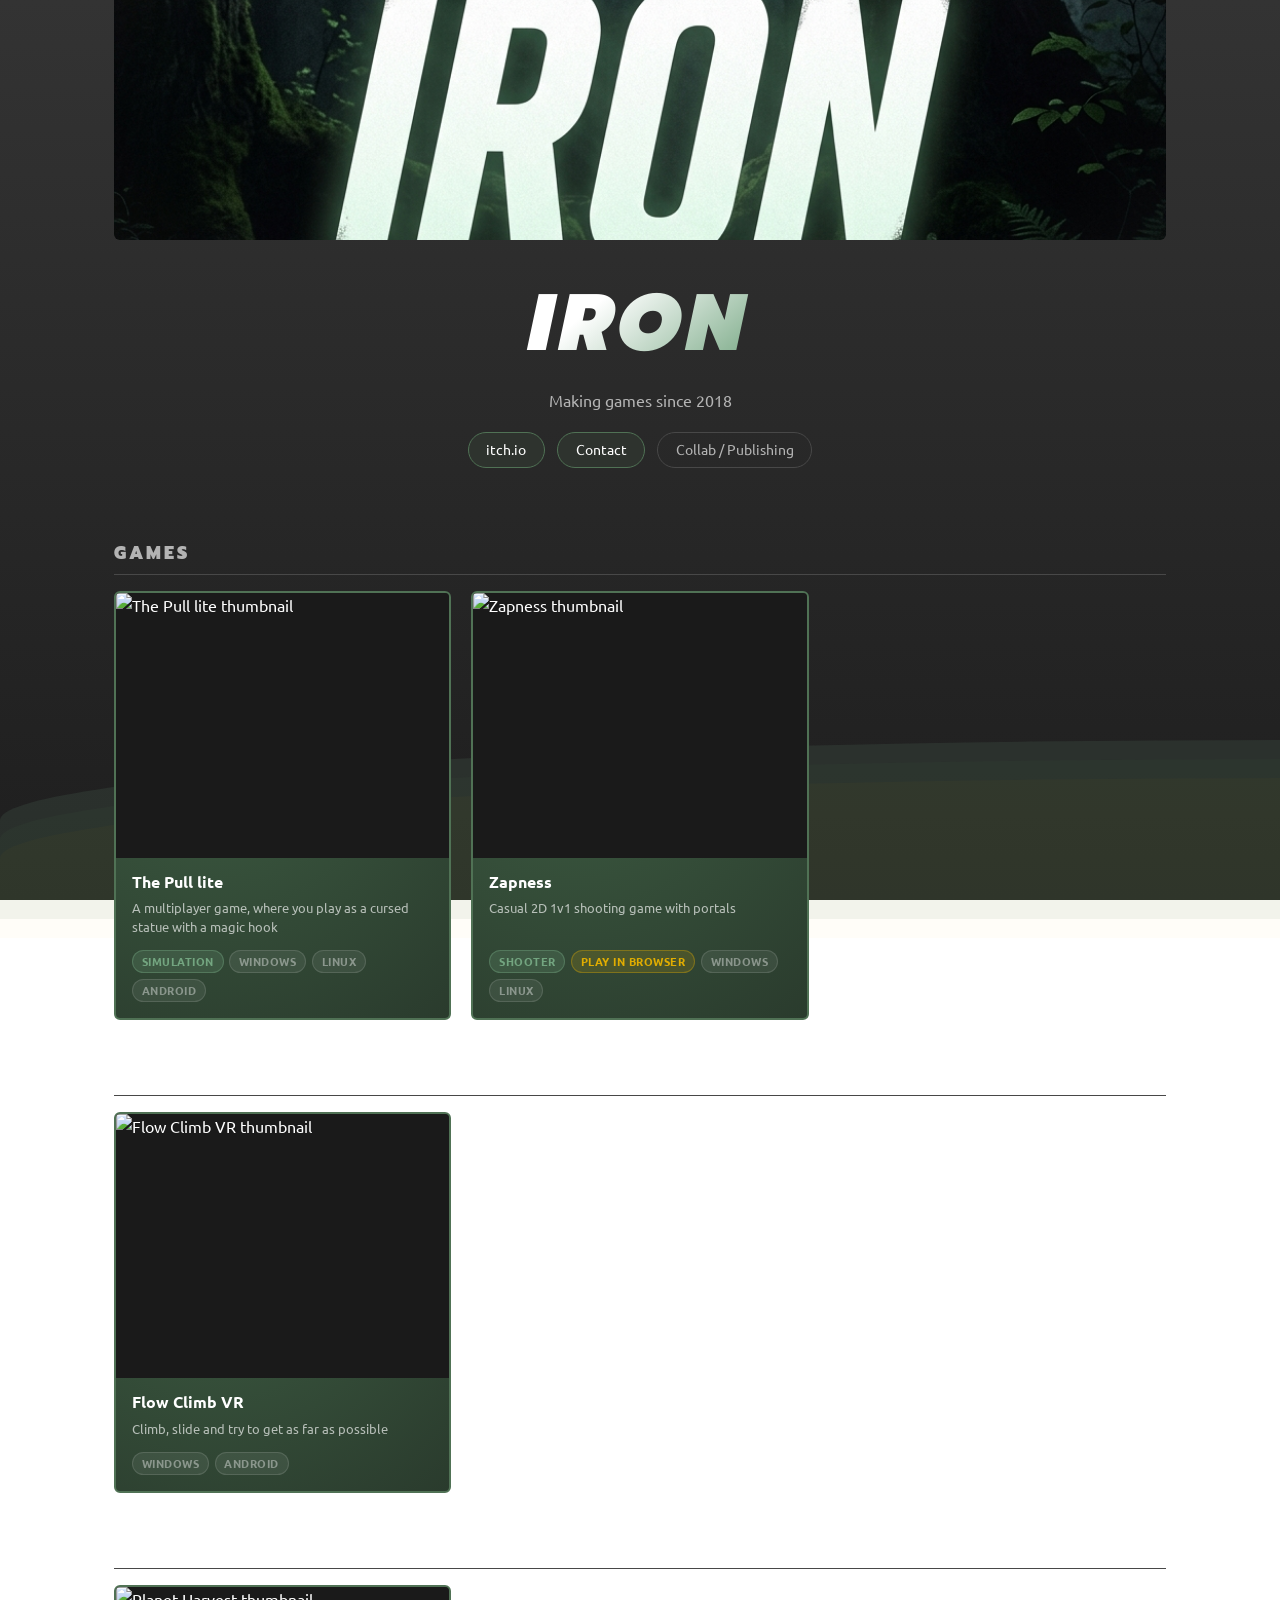
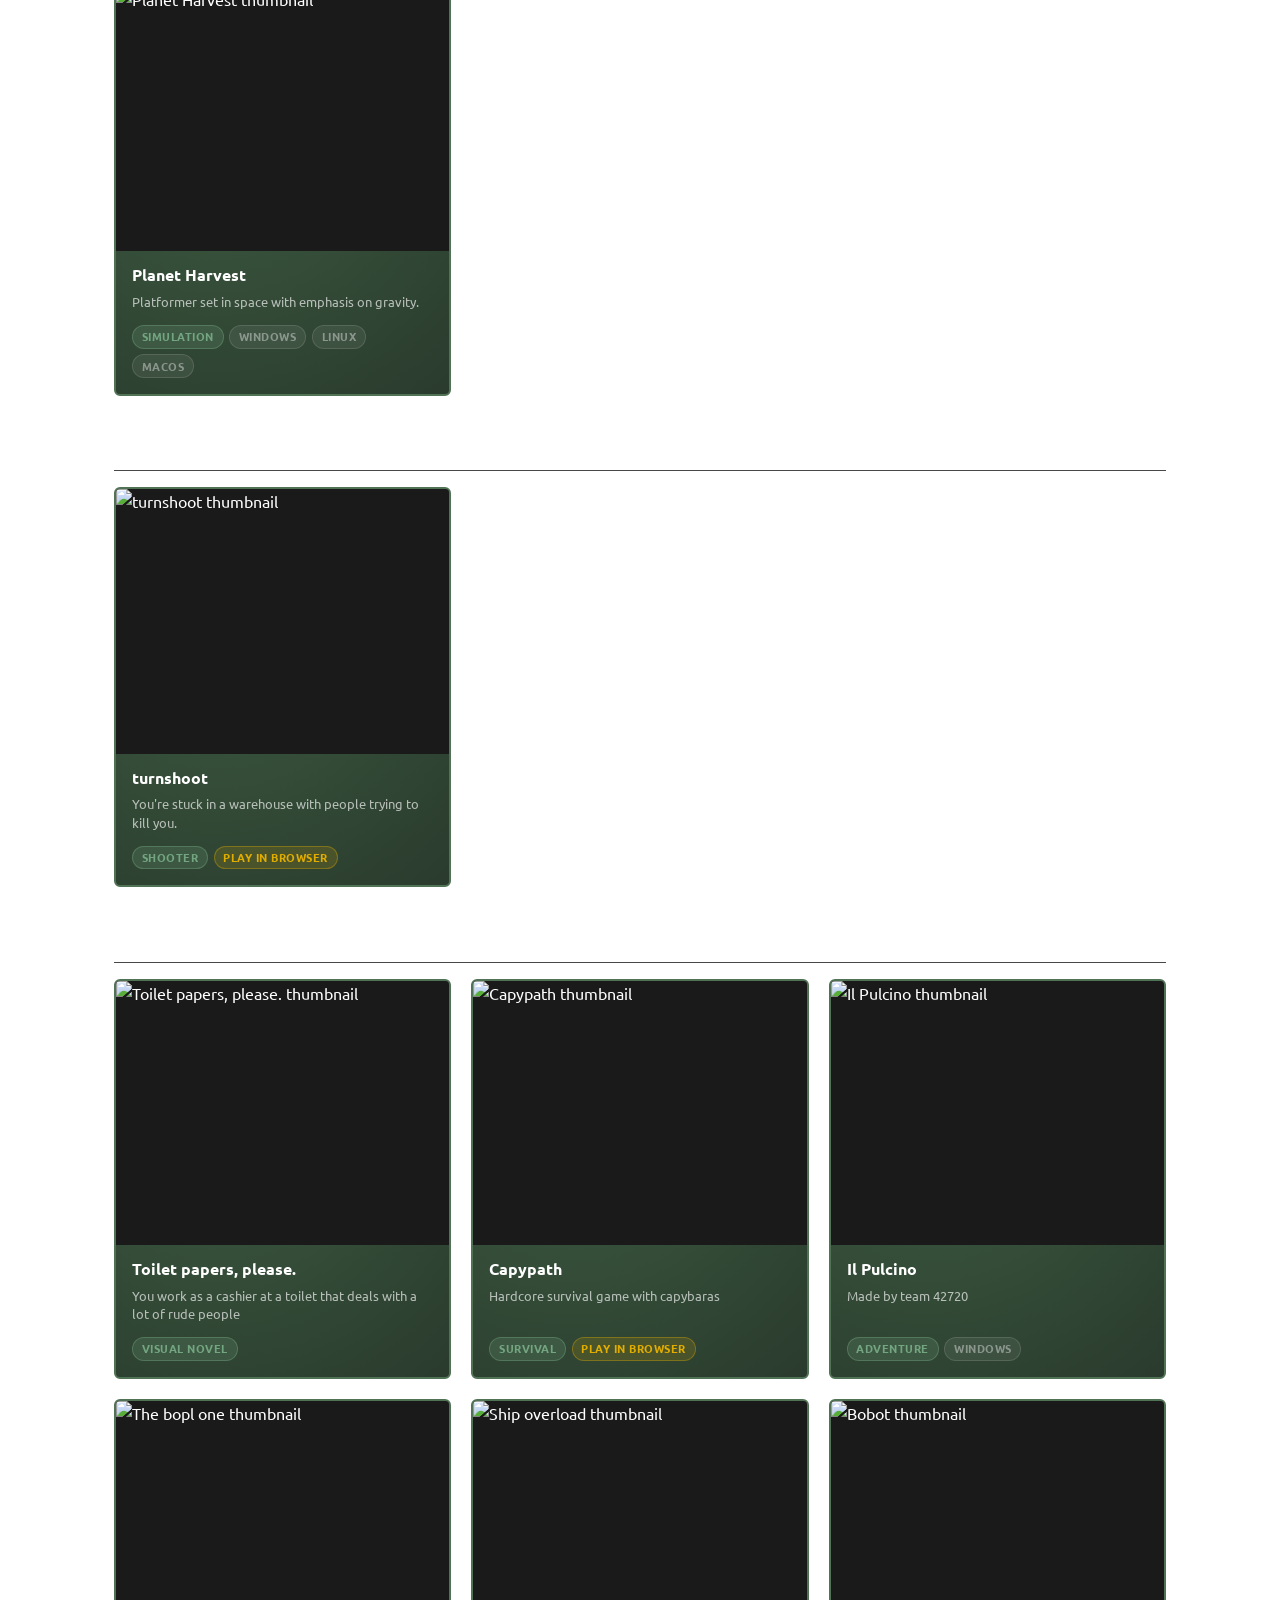
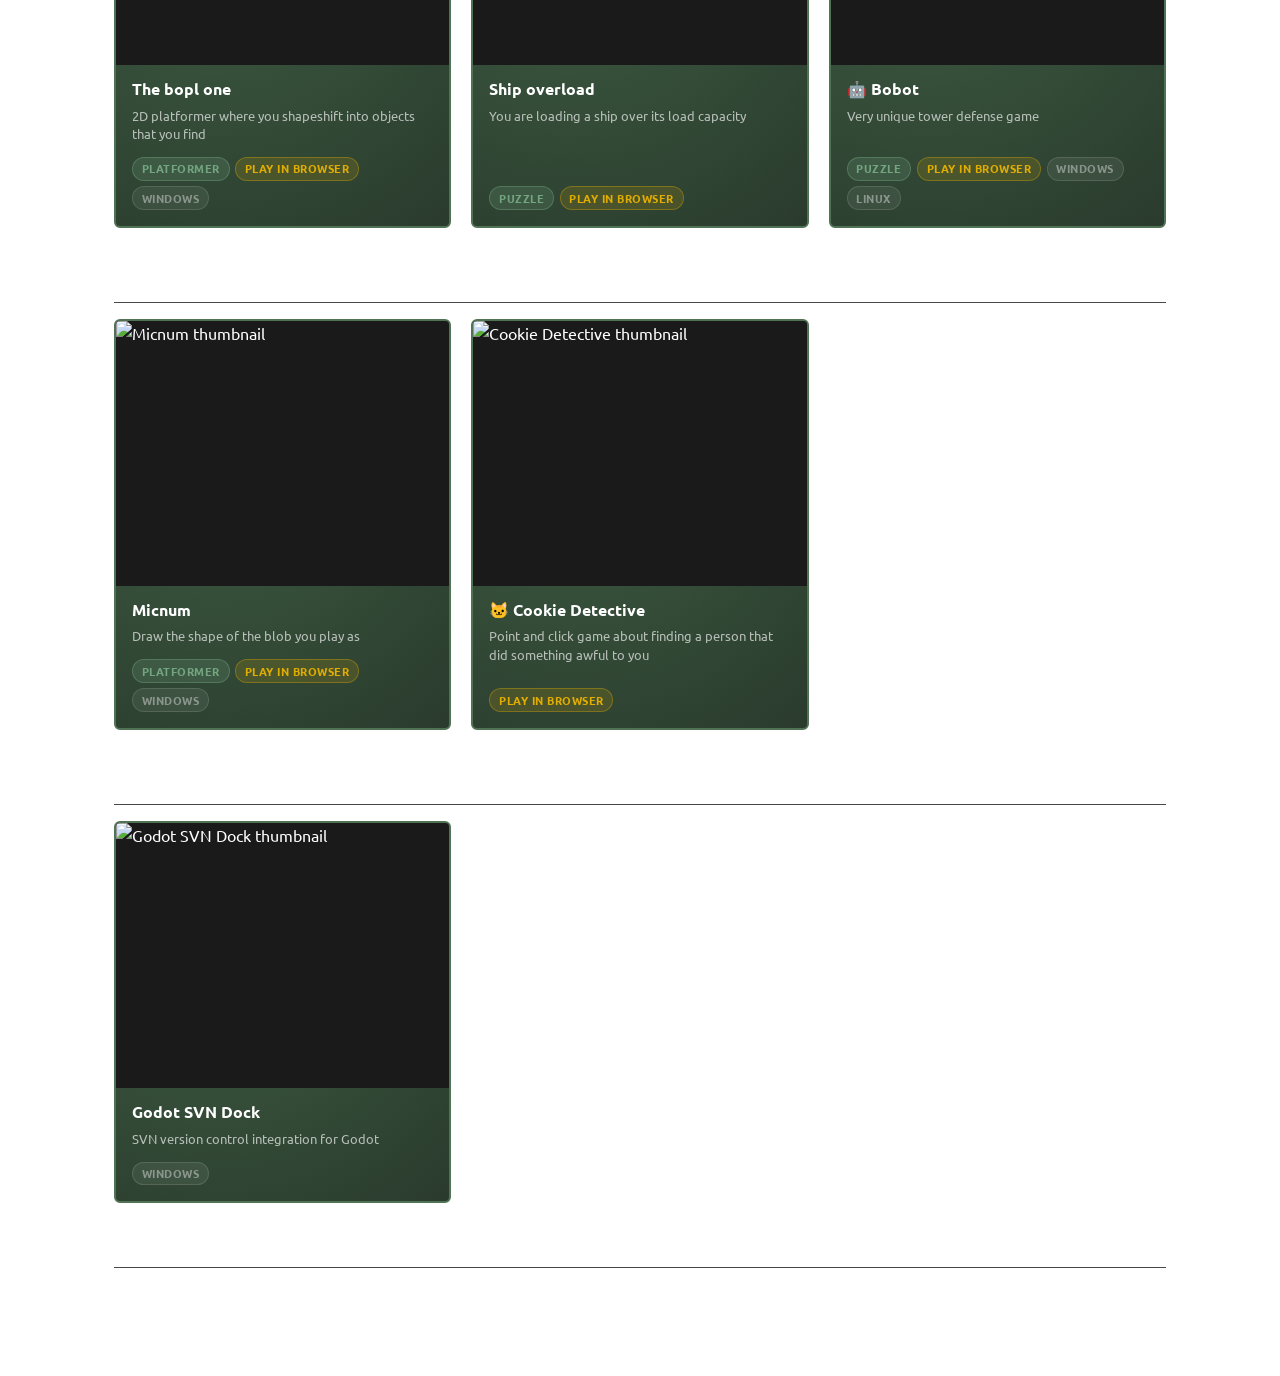
==== index.html @ f3d44c81 "Initial commit: IRON game dev portfolio site" ====
<!DOCTYPE html>
<html lang="en">
<head>
  <meta charset="UTF-8" />
  <meta name="viewport" content="width=device-width, initial-scale=1.0" />
  <title>IRON — Game Developer</title>
  <meta name="description" content="IRON — indie game developer making games since 2018. Browse all projects including The Pull, Zapness, Planet Harvest and more." />
  <meta property="og:title" content="IRON — Game Developer" />
  <meta property="og:description" content="Indie game developer making games since 2018." />
  <meta property="og:image" content="banner.png" />
  <meta name="twitter:card" content="summary_large_image" />
  <link rel="preconnect" href="https://fonts.googleapis.com" />
  <link rel="preconnect" href="https://fonts.gstatic.com" crossorigin />
  <link href="https://fonts.googleapis.com/css2?family=Ubuntu:ital,wght@0,400;0,700;1,400&family=Prompt:wght@900&display=swap" rel="stylesheet" />
  <link rel="stylesheet" href="style.css" />
</head>
<body>

  <!-- Animated wave background -->
  <div class="wave"></div>
  <div class="wave"></div>
  <div class="wave"></div>

  <div id="wrapper">

    <!-- Header -->
    <header class="site-header">
      <div class="banner-wrap">
        <img src="banner.png" alt="IRON banner" class="banner-img" />
      </div>
      <div class="header-inner">
        <h1 class="site-title">IRON</h1>
        <p class="site-bio">Making games since 2018</p>
        <div class="header-links">
          <a href="https://ironinblood.itch.io" target="_blank" rel="noopener" id="link-itchio" class="btn-link">itch.io</a>
          <a href="mailto:1pidro@proton.me" id="link-email" class="btn-link">Contact</a>
          <details class="collab-details">
            <summary>Collab / Publishing</summary>
            <span>Email: <a href="mailto:1pidro@proton.me">1pidro@proton.me</a></span>
          </details>
        </div>
      </div>
    </header>

    <main>

      <!-- Featured / All Games section -->
      <section class="games-section" id="featured">
        <h2 class="section-title">Games</h2>
        <div class="game-grid">

          <a href="https://ironinblood.itch.io/the-pull" target="_blank" rel="noopener" class="game-card" id="card-the-pull">
            <div class="game-thumb">
              <img src="https://img.itch.zone/aW1nLzIyOTI3NTgwLnBuZw==/315x250%23c/WyFOKT.png" alt="The Pull lite thumbnail" loading="lazy" />
            </div>
            <div class="game-info">
              <div class="game-title">The Pull lite</div>
              <div class="game-desc">A multiplayer game, where you play as a cursed statue with a magic hook</div>
              <div class="game-tags">
                <span class="tag tag-genre">Simulation</span>
                <span class="tag tag-platform">Windows</span>
                <span class="tag tag-platform">Linux</span>
                <span class="tag tag-platform">Android</span>
              </div>
            </div>
          </a>

          <a href="https://ironinblood.itch.io/zapness" target="_blank" rel="noopener" class="game-card" id="card-zapness">
            <div class="game-thumb">
              <img src="https://img.itch.zone/aW1nLzIxOTQ2NzQzLmdpZg==/315x250%23c/KGAYeb.gif" alt="Zapness thumbnail" loading="lazy" />
            </div>
            <div class="game-info">
              <div class="game-title">Zapness</div>
              <div class="game-desc">Casual 2D 1v1 shooting game with portals</div>
              <div class="game-tags">
                <span class="tag tag-genre">Shooter</span>
                <span class="tag tag-web">Play in browser</span>
                <span class="tag tag-platform">Windows</span>
                <span class="tag tag-platform">Linux</span>
              </div>
            </div>
          </a>

        </div>
      </section>

      <!-- Year collections -->
      <section class="year-section" id="year-2026">
        <h2 class="year-title"><a href="https://itch.io/c/6787819/2026" target="_blank" rel="noopener">2026</a></h2>
        <div class="game-grid">
          <a href="https://ironinblood.itch.io/flow-climb" target="_blank" rel="noopener" class="game-card" id="card-flow-climb">
            <div class="game-thumb">
              <img src="https://img.itch.zone/aW1nLzI1MDYzNzI4LnBuZw==/315x250%23c/Rm0OiO.png" alt="Flow Climb VR thumbnail" loading="lazy" />
            </div>
            <div class="game-info">
              <div class="game-title">Flow Climb VR</div>
              <div class="game-desc">Climb, slide and try to get as far as possible</div>
              <div class="game-tags">
                <span class="tag tag-platform">Windows</span>
                <span class="tag tag-platform">Android</span>
              </div>
            </div>
          </a>
        </div>
      </section>

      <section class="year-section" id="year-2024">
        <h2 class="year-title"><a href="https://itch.io/c/5924289/2024" target="_blank" rel="noopener">2024</a></h2>
        <div class="game-grid">
          <a href="https://ironinblood.itch.io/planetharvest" target="_blank" rel="noopener" class="game-card" id="card-planet-harvest">
            <div class="game-thumb">
              <img src="https://img.itch.zone/aW1nLzIxOTQ3MTkyLmdpZg==/315x250%23c/mHCBfK.gif" alt="Planet Harvest thumbnail" loading="lazy" />
            </div>
            <div class="game-info">
              <div class="game-title">Planet Harvest</div>
              <div class="game-desc">Platformer set in space with emphasis on gravity.</div>
              <div class="game-tags">
                <span class="tag tag-genre">Simulation</span>
                <span class="tag tag-platform">Windows</span>
                <span class="tag tag-platform">Linux</span>
                <span class="tag tag-platform">macOS</span>
              </div>
            </div>
          </a>
        </div>
      </section>

      <section class="year-section" id="year-2023">
        <h2 class="year-title"><a href="https://itch.io/c/5924291/2023" target="_blank" rel="noopener">2023</a></h2>
        <div class="game-grid">
          <a href="https://ironinblood.itch.io/turnshoot" target="_blank" rel="noopener" class="game-card" id="card-turnshoot">
            <div class="game-thumb">
              <img src="https://img.itch.zone/aW1nLzExODE3MDk5LnBuZw==/315x250%23c/30%2BhSp.png" alt="turnshoot thumbnail" loading="lazy" />
            </div>
            <div class="game-info">
              <div class="game-title">turnshoot</div>
              <div class="game-desc">You're stuck in a warehouse with people trying to kill you.</div>
              <div class="game-tags">
                <span class="tag tag-genre">Shooter</span>
                <span class="tag tag-web">Play in browser</span>
              </div>
            </div>
          </a>
        </div>
      </section>

      <section class="year-section" id="year-jams">
        <h2 class="year-title"><a href="https://itch.io/c/4853081/game-jams" target="_blank" rel="noopener">Game Jams</a></h2>
        <div class="game-grid">

          <a href="https://ironinblood.itch.io/toilet-papers-please" target="_blank" rel="noopener" class="game-card" id="card-toilet-papers">
            <div class="game-thumb">
              <img src="https://img.itch.zone/aW1nLzEwNjg5NjgwLnBuZw==/315x250%23c/MmBclf.png" alt="Toilet papers, please. thumbnail" loading="lazy" />
            </div>
            <div class="game-info">
              <div class="game-title">Toilet papers, please.</div>
              <div class="game-desc">You work as a cashier at a toilet that deals with a lot of rude people</div>
              <div class="game-tags">
                <span class="tag tag-genre">Visual Novel</span>
              </div>
            </div>
          </a>

          <a href="https://ironinblood.itch.io/capypath" target="_blank" rel="noopener" class="game-card" id="card-capypath">
            <div class="game-thumb">
              <img src="https://img.itch.zone/aW1nLzkzNDYxOTUucG5n/315x250%23c/jjWlZh.png" alt="Capypath thumbnail" loading="lazy" />
            </div>
            <div class="game-info">
              <div class="game-title">Capypath</div>
              <div class="game-desc">Hardcore survival game with capybaras</div>
              <div class="game-tags">
                <span class="tag tag-genre">Survival</span>
                <span class="tag tag-web">Play in browser</span>
              </div>
            </div>
          </a>

          <a href="https://ironinblood.itch.io/ilpulcino" target="_blank" rel="noopener" class="game-card" id="card-ilpulcino">
            <div class="game-thumb">
              <img src="https://img.itch.zone/aW1nLzIxODc5Mzk3LnBuZw==/315x250%23c/l%2Bwlij.png" alt="Il Pulcino thumbnail" loading="lazy" />
            </div>
            <div class="game-info">
              <div class="game-title">Il Pulcino</div>
              <div class="game-desc">Made by team 42720</div>
              <div class="game-tags">
                <span class="tag tag-genre">Adventure</span>
                <span class="tag tag-platform">Windows</span>
              </div>
            </div>
          </a>

          <a href="https://ironinblood.itch.io/the-bopl-one" target="_blank" rel="noopener" class="game-card" id="card-bopl-one">
            <div class="game-thumb">
              <img src="https://img.itch.zone/aW1nLzIwMjg2ODg0LnBuZw==/315x250%23c/rYeuHC.png" alt="The bopl one thumbnail" loading="lazy" />
            </div>
            <div class="game-info">
              <div class="game-title">The bopl one</div>
              <div class="game-desc">2D platformer where you shapeshift into objects that you find</div>
              <div class="game-tags">
                <span class="tag tag-genre">Platformer</span>
                <span class="tag tag-web">Play in browser</span>
                <span class="tag tag-platform">Windows</span>
              </div>
            </div>
          </a>

          <a href="https://ironinblood.itch.io/ship-overload" target="_blank" rel="noopener" class="game-card" id="card-ship-overload">
            <div class="game-thumb">
              <img src="https://img.itch.zone/aW1nLzExNDkzMzc4LnBuZw==/315x250%23c/cEjEw0.png" alt="Ship overload thumbnail" loading="lazy" />
            </div>
            <div class="game-info">
              <div class="game-title">Ship overload</div>
              <div class="game-desc">You are loading a ship over its load capacity</div>
              <div class="game-tags">
                <span class="tag tag-genre">Puzzle</span>
                <span class="tag tag-web">Play in browser</span>
              </div>
            </div>
          </a>

          <a href="https://ironinblood.itch.io/bobot" target="_blank" rel="noopener" class="game-card" id="card-bobot">
            <div class="game-thumb">
              <img src="https://img.itch.zone/aW1nLzEzMTYyMDE3LnBuZw==/315x250%23c/WftBSy.png" alt="Bobot thumbnail" loading="lazy" />
            </div>
            <div class="game-info">
              <div class="game-title">🤖 Bobot</div>
              <div class="game-desc">Very unique tower defense game</div>
              <div class="game-tags">
                <span class="tag tag-genre">Puzzle</span>
                <span class="tag tag-web">Play in browser</span>
                <span class="tag tag-platform">Windows</span>
                <span class="tag tag-platform">Linux</span>
              </div>
            </div>
          </a>

        </div>
      </section>

      <section class="year-section" id="year-early">
        <h2 class="year-title"><a href="https://itch.io/c/5924283/20192021" target="_blank" rel="noopener">2019 / 2021</a></h2>
        <div class="game-grid">

          <a href="https://ironinblood.itch.io/micnum" target="_blank" rel="noopener" class="game-card" id="card-micnum">
            <div class="game-thumb">
              <img src="https://img.itch.zone/aW1nLzk1ODM4MDcucG5n/315x250%23c/oATdxh.png" alt="Micnum thumbnail" loading="lazy" />
            </div>
            <div class="game-info">
              <div class="game-title">Micnum</div>
              <div class="game-desc">Draw the shape of the blob you play as</div>
              <div class="game-tags">
                <span class="tag tag-genre">Platformer</span>
                <span class="tag tag-web">Play in browser</span>
                <span class="tag tag-platform">Windows</span>
              </div>
            </div>
          </a>

          <a href="https://ironinblood.itch.io/cookie-detective" target="_blank" rel="noopener" class="game-card" id="card-cookie-detective">
            <div class="game-thumb">
              <img src="https://img.itch.zone/aW1nLzUwMjczNjMucG5n/315x250%23c/iRrWgD.png" alt="Cookie Detective thumbnail" loading="lazy" />
            </div>
            <div class="game-info">
              <div class="game-title">🐱 Cookie Detective</div>
              <div class="game-desc">Point and click game about finding a person that did something awful to you</div>
              <div class="game-tags">
                <span class="tag tag-web">Play in browser</span>
              </div>
            </div>
          </a>

        </div>
      </section>

      <section class="year-section" id="year-tools">
        <h2 class="year-title"><a href="https://itch.io/c/6791262/tools" target="_blank" rel="noopener">Tools</a></h2>
        <div class="game-grid">
          <a href="https://ironinblood.itch.io/godot-svn-dock" target="_blank" rel="noopener" class="game-card" id="card-godot-svn">
            <div class="game-thumb">
              <img src="https://img.itch.zone/aW1nLzI0ODc1Mzg2LnBuZw==/315x250%23c/p8lsln.png" alt="Godot SVN Dock thumbnail" loading="lazy" />
            </div>
            <div class="game-info">
              <div class="game-title">Godot SVN Dock</div>
              <div class="game-desc">SVN version control integration for Godot</div>
              <div class="game-tags">
                <span class="tag tag-platform">Windows</span>
              </div>
            </div>
          </a>
        </div>
      </section>

    </main>

    <footer class="site-footer">
      <div class="footer-inner">
        <a href="https://ironinblood.itch.io" target="_blank" rel="noopener">itch.io</a>
        &nbsp;·&nbsp;
        <a href="https://github.com/f3jry" target="_blank" rel="noopener">GitHub</a>
        &nbsp;·&nbsp;
        <a href="mailto:1pidro@proton.me">1pidro@proton.me</a>
      </div>
    </footer>

  </div><!-- #wrapper -->

</body>
</html>
---- style.css ----
/* ============================================================
   Design tokens
   ============================================================ */
:root {
  --bg-dark:       #1e1e1e;
  --bg-mid:        #2a2a2a;
  --bg-card:       #2d2d2d;
  --accent-green:  #73a580;
  --accent-gold:   #e1ad01;
  --accent-green2: #507255;
  --text-primary:  #ffffff;
  --text-muted:    rgba(255,255,255,0.65);
  --text-faint:    rgba(255,255,255,0.4);
  --border:        #484848;
  --radius:        6px;
  --transition:    0.2s cubic-bezier(0.25, 0.46, 0.45, 0.94);
}

/* ============================================================
   Reset & Base
   ============================================================ */
*, *::before, *::after { box-sizing: border-box; margin: 0; padding: 0; }

html { scroll-behavior: smooth; }

body {
  font-family: 'Ubuntu', 'Lato', sans-serif;
  background: linear-gradient(to top, var(--bg-dark), #333);
  background-attachment: fixed;
  background-size: cover;
  color: var(--text-primary);
  min-height: 100vh;
  font-size: 16px;
  line-height: 1.5;
}

a { color: inherit; text-decoration: none; }

img { display: block; max-width: 100%; }

/* ============================================================
   Wave background
   ============================================================ */
.wave {
  background: rgba(115, 165, 128, 0.12);
  border-radius: 1000% 1000% 0 0;
  position: fixed;
  width: 200%;
  height: 10em;
  animation: wave 16s -3s linear infinite;
  transform: translate3d(0, 0, 0);
  bottom: 0;
  left: 0;
  z-index: 0;
  pointer-events: none;
}
.wave:nth-of-type(2) {
  bottom: -1.2em;
  animation: wave 20s linear reverse infinite;
  opacity: 0.7;
  background: rgba(80, 114, 85, 0.1);
}
.wave:nth-of-type(3) {
  bottom: -2.4em;
  animation: wave 24s -1s reverse infinite;
  opacity: 0.5;
  background: rgba(225, 173, 1, 0.06);
}

@keyframes wave {
  0%   { transform: translateX(0); }
  25%  { transform: translateX(-12%); }
  50%  { transform: translateX(-25%); }
  75%  { transform: translateX(-12%); }
  100% { transform: translateX(0); }
}

/* ============================================================
   Layout wrapper
   ============================================================ */
#wrapper {
  position: relative;
  z-index: 1;
  max-width: 1100px;
  margin: 0 auto;
  padding: 0 1.5rem 4rem;
}

/* ============================================================
   Header
   ============================================================ */
.site-header {
  text-align: center;
  padding-bottom: 2rem;
}

.banner-wrap {
  width: 100%;
  max-height: 240px;
  overflow: hidden;
  border-radius: 0 0 var(--radius) var(--radius);
  margin-bottom: 1.5rem;
}

.banner-img {
  width: 100%;
  height: 240px;
  object-fit: cover;
  object-position: center;
  display: block;
}

.header-inner {
  padding: 0 1rem;
}

.site-title {
  font-family: 'Prompt', sans-serif;
  font-weight: 900;
  font-size: clamp(2.5rem, 8vw, 5rem);
  letter-spacing: 6px;
  display: inline-block;
  transform: skewX(-12deg);
  background: linear-gradient(135deg, #fff 30%, var(--accent-green) 100%);
  -webkit-background-clip: text;
  -webkit-text-fill-color: transparent;
  background-clip: text;
  margin-bottom: 0.25rem;
  animation: titlePulse 6s ease-in-out infinite;
}

@keyframes titlePulse {
  0%, 100% { filter: brightness(1); }
  50%       { filter: brightness(1.15); }
}

.site-bio {
  color: var(--text-muted);
  font-size: 1rem;
  margin-bottom: 1.25rem;
}

.header-links {
  display: flex;
  justify-content: center;
  align-items: center;
  gap: 0.75rem;
  flex-wrap: wrap;
}

.btn-link {
  display: inline-block;
  padding: 0.4rem 1.1rem;
  border: 1px solid var(--accent-green2);
  border-radius: 999px;
  font-size: 0.875rem;
  color: var(--text-primary);
  background: rgba(80, 114, 85, 0.15);
  transition: background var(--transition), border-color var(--transition), transform var(--transition);
}

.btn-link:hover {
  background: rgba(115, 165, 128, 0.3);
  border-color: var(--accent-green);
  transform: translateY(-2px);
}

.collab-details {
  font-size: 0.875rem;
  color: var(--text-muted);
}

.collab-details summary {
  cursor: pointer;
  padding: 0.4rem 1.1rem;
  border: 1px solid var(--border);
  border-radius: 999px;
  display: inline-block;
  list-style: none;
  transition: border-color var(--transition);
}
.collab-details summary::-webkit-details-marker { display: none; }
.collab-details summary:hover { border-color: var(--accent-green); }

.collab-details[open] summary { border-color: var(--accent-green); }

.collab-details span {
  display: block;
  margin-top: 0.5rem;
  color: var(--text-muted);
}
.collab-details a { color: var(--accent-green); }

/* ============================================================
   Section headings
   ============================================================ */
.games-section,
.year-section {
  margin-top: 2.5rem;
}

.section-title,
.year-title {
  font-family: 'Prompt', sans-serif;
  font-weight: 900;
  font-size: 1.1rem;
  text-transform: uppercase;
  letter-spacing: 3px;
  color: var(--text-muted);
  margin-bottom: 1rem;
  padding-bottom: 0.5rem;
  border-bottom: 1px solid var(--border);
}

.year-title a {
  color: inherit;
  transition: color var(--transition);
}
.year-title a:hover { color: var(--accent-green); }

/* ============================================================
   Game grid & cards
   ============================================================ */
.game-grid {
  display: grid;
  grid-template-columns: repeat(auto-fill, minmax(260px, 1fr));
  gap: 1.25rem;
}

.game-card {
  display: flex;
  flex-direction: column;
  background: radial-gradient(circle at 30% 30%, #3d5c42, #2a3b2d);
  border: 2px solid var(--accent-green2);
  border-radius: var(--radius);
  overflow: hidden;
  transition:
    transform 0.22s cubic-bezier(0.68, -0.55, 0.27, 1.55),
    box-shadow var(--transition),
    border-color var(--transition);
  cursor: pointer;
}

.game-card:hover {
  transform: scale(1.04) translateY(-3px);
  box-shadow: 0 12px 32px rgba(0, 0, 0, 0.55), 0 0 0 1px var(--accent-green);
  border-color: transparent;
}

.game-thumb {
  width: 100%;
  aspect-ratio: 315 / 250;
  overflow: hidden;
  background: #1a1a1a;
}

.game-thumb img {
  width: 100%;
  height: 100%;
  object-fit: cover;
  transition: transform 0.4s ease;
}

.game-card:hover .game-thumb img {
  transform: scale(1.06);
}

.game-info {
  padding: 0.75rem 1rem 1rem;
  display: flex;
  flex-direction: column;
  gap: 0.35rem;
  flex: 1;
}

.game-title {
  font-size: 1rem;
  font-weight: 700;
  color: var(--text-primary);
}

.game-desc {
  font-size: 0.82rem;
  color: var(--text-muted);
  line-height: 1.4;
}

.game-tags {
  margin-top: auto;
  padding-top: 0.5rem;
  display: flex;
  flex-wrap: wrap;
  gap: 0.35rem;
}

.tag {
  font-size: 0.7rem;
  padding: 0.15rem 0.55rem;
  border-radius: 999px;
  font-weight: 700;
  text-transform: uppercase;
  letter-spacing: 0.5px;
}

.tag-genre {
  background: rgba(115, 165, 128, 0.2);
  color: var(--accent-green);
  border: 1px solid rgba(115, 165, 128, 0.4);
}

.tag-platform {
  background: rgba(255, 255, 255, 0.07);
  color: var(--text-faint);
  border: 1px solid rgba(255, 255, 255, 0.12);
}

.tag-web {
  background: rgba(225, 173, 1, 0.15);
  color: var(--accent-gold);
  border: 1px solid rgba(225, 173, 1, 0.35);
}

/* ============================================================
   Footer
   ============================================================ */
.site-footer {
  margin-top: 4rem;
  padding-top: 1.5rem;
  border-top: 1px solid var(--border);
  text-align: center;
  font-size: 0.85rem;
  color: var(--text-faint);
}

.site-footer a {
  color: var(--text-muted);
  transition: color var(--transition);
}
.site-footer a:hover { color: var(--accent-green); }

/* ============================================================
   Responsive
   ============================================================ */
@media (max-width: 600px) {
  .game-grid {
    grid-template-columns: 1fr;
  }
  .site-title {
    letter-spacing: 3px;
  }
}
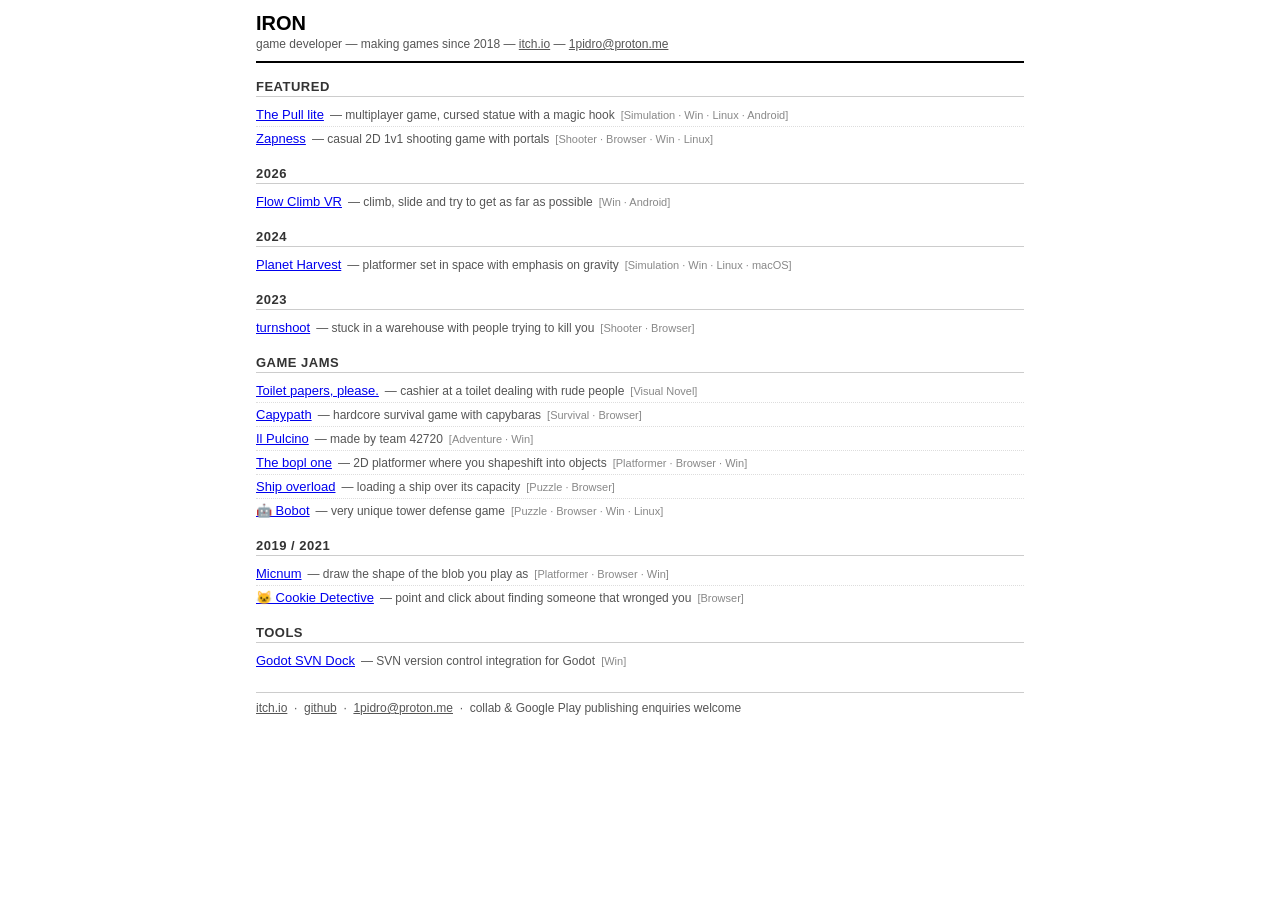
==== commit bd24b540: "Simplify: plain text list layout, Craigslist style" ====
--- a/index.html
+++ b/index.html
@@ -3,306 +3,125 @@
 <head>
   <meta charset="UTF-8" />
   <meta name="viewport" content="width=device-width, initial-scale=1.0" />
-  <title>IRON — Game Developer</title>
-  <meta name="description" content="IRON — indie game developer making games since 2018. Browse all projects including The Pull, Zapness, Planet Harvest and more." />
-  <meta property="og:title" content="IRON — Game Developer" />
-  <meta property="og:description" content="Indie game developer making games since 2018." />
-  <meta property="og:image" content="banner.png" />
-  <meta name="twitter:card" content="summary_large_image" />
-  <link rel="preconnect" href="https://fonts.googleapis.com" />
-  <link rel="preconnect" href="https://fonts.gstatic.com" crossorigin />
-  <link href="https://fonts.googleapis.com/css2?family=Ubuntu:ital,wght@0,400;0,700;1,400&family=Prompt:wght@900&display=swap" rel="stylesheet" />
+  <title>IRON — game developer</title>
+  <meta name="description" content="IRON — indie game developer making games since 2018. Browse all projects." />
   <link rel="stylesheet" href="style.css" />
 </head>
 <body>
 
-  <!-- Animated wave background -->
-  <div class="wave"></div>
-  <div class="wave"></div>
-  <div class="wave"></div>
+  <header class="site-header">
+    <div class="site-title">IRON</div>
+    <div class="site-meta">game developer &mdash; making games since 2018 &mdash; <a href="https://ironinblood.itch.io" target="_blank" rel="noopener">itch.io</a> &mdash; <a href="mailto:1pidro@proton.me">1pidro@proton.me</a></div>
+  </header>
 
-  <div id="wrapper">
+  <main>
 
-    <!-- Header -->
-    <header class="site-header">
-      <div class="banner-wrap">
-        <img src="banner.png" alt="IRON banner" class="banner-img" />
-      </div>
-      <div class="header-inner">
-        <h1 class="site-title">IRON</h1>
-        <p class="site-bio">Making games since 2018</p>
-        <div class="header-links">
-          <a href="https://ironinblood.itch.io" target="_blank" rel="noopener" id="link-itchio" class="btn-link">itch.io</a>
-          <a href="mailto:1pidro@proton.me" id="link-email" class="btn-link">Contact</a>
-          <details class="collab-details">
-            <summary>Collab / Publishing</summary>
-            <span>Email: <a href="mailto:1pidro@proton.me">1pidro@proton.me</a></span>
-          </details>
-        </div>
-      </div>
-    </header>
+    <div class="section-label">Featured</div>
+    <ul class="game-list">
+      <li>
+        <a href="https://ironinblood.itch.io/the-pull" target="_blank" rel="noopener" id="link-the-pull">The Pull lite</a>
+        <span class="game-desc">— multiplayer game, cursed statue with a magic hook</span>
+        <span class="game-tags">[Simulation · Win · Linux · Android]</span>
+      </li>
+      <li>
+        <a href="https://ironinblood.itch.io/zapness" target="_blank" rel="noopener" id="link-zapness">Zapness</a>
+        <span class="game-desc">— casual 2D 1v1 shooting game with portals</span>
+        <span class="game-tags">[Shooter · Browser · Win · Linux]</span>
+      </li>
+    </ul>
 
-    <main>
+    <div class="section-label">2026</div>
+    <ul class="game-list">
+      <li>
+        <a href="https://ironinblood.itch.io/flow-climb" target="_blank" rel="noopener" id="link-flow-climb">Flow Climb VR</a>
+        <span class="game-desc">— climb, slide and try to get as far as possible</span>
+        <span class="game-tags">[Win · Android]</span>
+      </li>
+    </ul>
 
-      <!-- Featured / All Games section -->
-      <section class="games-section" id="featured">
-        <h2 class="section-title">Games</h2>
-        <div class="game-grid">
+    <div class="section-label">2024</div>
+    <ul class="game-list">
+      <li>
+        <a href="https://ironinblood.itch.io/planetharvest" target="_blank" rel="noopener" id="link-planet-harvest">Planet Harvest</a>
+        <span class="game-desc">— platformer set in space with emphasis on gravity</span>
+        <span class="game-tags">[Simulation · Win · Linux · macOS]</span>
+      </li>
+    </ul>
 
-          <a href="https://ironinblood.itch.io/the-pull" target="_blank" rel="noopener" class="game-card" id="card-the-pull">
-            <div class="game-thumb">
-              <img src="https://img.itch.zone/aW1nLzIyOTI3NTgwLnBuZw==/315x250%23c/WyFOKT.png" alt="The Pull lite thumbnail" loading="lazy" />
-            </div>
-            <div class="game-info">
-              <div class="game-title">The Pull lite</div>
-              <div class="game-desc">A multiplayer game, where you play as a cursed statue with a magic hook</div>
-              <div class="game-tags">
-                <span class="tag tag-genre">Simulation</span>
-                <span class="tag tag-platform">Windows</span>
-                <span class="tag tag-platform">Linux</span>
-                <span class="tag tag-platform">Android</span>
-              </div>
-            </div>
-          </a>
+    <div class="section-label">2023</div>
+    <ul class="game-list">
+      <li>
+        <a href="https://ironinblood.itch.io/turnshoot" target="_blank" rel="noopener" id="link-turnshoot">turnshoot</a>
+        <span class="game-desc">— stuck in a warehouse with people trying to kill you</span>
+        <span class="game-tags">[Shooter · Browser]</span>
+      </li>
+    </ul>
 
-          <a href="https://ironinblood.itch.io/zapness" target="_blank" rel="noopener" class="game-card" id="card-zapness">
-            <div class="game-thumb">
-              <img src="https://img.itch.zone/aW1nLzIxOTQ2NzQzLmdpZg==/315x250%23c/KGAYeb.gif" alt="Zapness thumbnail" loading="lazy" />
-            </div>
-            <div class="game-info">
-              <div class="game-title">Zapness</div>
-              <div class="game-desc">Casual 2D 1v1 shooting game with portals</div>
-              <div class="game-tags">
-                <span class="tag tag-genre">Shooter</span>
-                <span class="tag tag-web">Play in browser</span>
-                <span class="tag tag-platform">Windows</span>
-                <span class="tag tag-platform">Linux</span>
-              </div>
-            </div>
-          </a>
+    <div class="section-label">Game Jams</div>
+    <ul class="game-list">
+      <li>
+        <a href="https://ironinblood.itch.io/toilet-papers-please" target="_blank" rel="noopener" id="link-toilet-papers">Toilet papers, please.</a>
+        <span class="game-desc">— cashier at a toilet dealing with rude people</span>
+        <span class="game-tags">[Visual Novel]</span>
+      </li>
+      <li>
+        <a href="https://ironinblood.itch.io/capypath" target="_blank" rel="noopener" id="link-capypath">Capypath</a>
+        <span class="game-desc">— hardcore survival game with capybaras</span>
+        <span class="game-tags">[Survival · Browser]</span>
+      </li>
+      <li>
+        <a href="https://ironinblood.itch.io/ilpulcino" target="_blank" rel="noopener" id="link-ilpulcino">Il Pulcino</a>
+        <span class="game-desc">— made by team 42720</span>
+        <span class="game-tags">[Adventure · Win]</span>
+      </li>
+      <li>
+        <a href="https://ironinblood.itch.io/the-bopl-one" target="_blank" rel="noopener" id="link-bopl-one">The bopl one</a>
+        <span class="game-desc">— 2D platformer where you shapeshift into objects</span>
+        <span class="game-tags">[Platformer · Browser · Win]</span>
+      </li>
+      <li>
+        <a href="https://ironinblood.itch.io/ship-overload" target="_blank" rel="noopener" id="link-ship-overload">Ship overload</a>
+        <span class="game-desc">— loading a ship over its capacity</span>
+        <span class="game-tags">[Puzzle · Browser]</span>
+      </li>
+      <li>
+        <a href="https://ironinblood.itch.io/bobot" target="_blank" rel="noopener" id="link-bobot">🤖 Bobot</a>
+        <span class="game-desc">— very unique tower defense game</span>
+        <span class="game-tags">[Puzzle · Browser · Win · Linux]</span>
+      </li>
+    </ul>
 
-        </div>
-      </section>
+    <div class="section-label">2019 / 2021</div>
+    <ul class="game-list">
+      <li>
+        <a href="https://ironinblood.itch.io/micnum" target="_blank" rel="noopener" id="link-micnum">Micnum</a>
+        <span class="game-desc">— draw the shape of the blob you play as</span>
+        <span class="game-tags">[Platformer · Browser · Win]</span>
+      </li>
+      <li>
+        <a href="https://ironinblood.itch.io/cookie-detective" target="_blank" rel="noopener" id="link-cookie-detective">🐱 Cookie Detective</a>
+        <span class="game-desc">— point and click about finding someone that wronged you</span>
+        <span class="game-tags">[Browser]</span>
+      </li>
+    </ul>
 
-      <!-- Year collections -->
-      <section class="year-section" id="year-2026">
-        <h2 class="year-title"><a href="https://itch.io/c/6787819/2026" target="_blank" rel="noopener">2026</a></h2>
-        <div class="game-grid">
-          <a href="https://ironinblood.itch.io/flow-climb" target="_blank" rel="noopener" class="game-card" id="card-flow-climb">
-            <div class="game-thumb">
-              <img src="https://img.itch.zone/aW1nLzI1MDYzNzI4LnBuZw==/315x250%23c/Rm0OiO.png" alt="Flow Climb VR thumbnail" loading="lazy" />
-            </div>
-            <div class="game-info">
-              <div class="game-title">Flow Climb VR</div>
-              <div class="game-desc">Climb, slide and try to get as far as possible</div>
-              <div class="game-tags">
-                <span class="tag tag-platform">Windows</span>
-                <span class="tag tag-platform">Android</span>
-              </div>
-            </div>
-          </a>
-        </div>
-      </section>
+    <div class="section-label">Tools</div>
+    <ul class="game-list">
+      <li>
+        <a href="https://ironinblood.itch.io/godot-svn-dock" target="_blank" rel="noopener" id="link-godot-svn">Godot SVN Dock</a>
+        <span class="game-desc">— SVN version control integration for Godot</span>
+        <span class="game-tags">[Win]</span>
+      </li>
+    </ul>
 
-      <section class="year-section" id="year-2024">
-        <h2 class="year-title"><a href="https://itch.io/c/5924289/2024" target="_blank" rel="noopener">2024</a></h2>
-        <div class="game-grid">
-          <a href="https://ironinblood.itch.io/planetharvest" target="_blank" rel="noopener" class="game-card" id="card-planet-harvest">
-            <div class="game-thumb">
-              <img src="https://img.itch.zone/aW1nLzIxOTQ3MTkyLmdpZg==/315x250%23c/mHCBfK.gif" alt="Planet Harvest thumbnail" loading="lazy" />
-            </div>
-            <div class="game-info">
-              <div class="game-title">Planet Harvest</div>
-              <div class="game-desc">Platformer set in space with emphasis on gravity.</div>
-              <div class="game-tags">
-                <span class="tag tag-genre">Simulation</span>
-                <span class="tag tag-platform">Windows</span>
-                <span class="tag tag-platform">Linux</span>
-                <span class="tag tag-platform">macOS</span>
-              </div>
-            </div>
-          </a>
-        </div>
-      </section>
+  </main>
 
-      <section class="year-section" id="year-2023">
-        <h2 class="year-title"><a href="https://itch.io/c/5924291/2023" target="_blank" rel="noopener">2023</a></h2>
-        <div class="game-grid">
-          <a href="https://ironinblood.itch.io/turnshoot" target="_blank" rel="noopener" class="game-card" id="card-turnshoot">
-            <div class="game-thumb">
-              <img src="https://img.itch.zone/aW1nLzExODE3MDk5LnBuZw==/315x250%23c/30%2BhSp.png" alt="turnshoot thumbnail" loading="lazy" />
-            </div>
-            <div class="game-info">
-              <div class="game-title">turnshoot</div>
-              <div class="game-desc">You're stuck in a warehouse with people trying to kill you.</div>
-              <div class="game-tags">
-                <span class="tag tag-genre">Shooter</span>
-                <span class="tag tag-web">Play in browser</span>
-              </div>
-            </div>
-          </a>
-        </div>
-      </section>
-
-      <section class="year-section" id="year-jams">
-        <h2 class="year-title"><a href="https://itch.io/c/4853081/game-jams" target="_blank" rel="noopener">Game Jams</a></h2>
-        <div class="game-grid">
-
-          <a href="https://ironinblood.itch.io/toilet-papers-please" target="_blank" rel="noopener" class="game-card" id="card-toilet-papers">
-            <div class="game-thumb">
-              <img src="https://img.itch.zone/aW1nLzEwNjg5NjgwLnBuZw==/315x250%23c/MmBclf.png" alt="Toilet papers, please. thumbnail" loading="lazy" />
-            </div>
-            <div class="game-info">
-              <div class="game-title">Toilet papers, please.</div>
-              <div class="game-desc">You work as a cashier at a toilet that deals with a lot of rude people</div>
-              <div class="game-tags">
-                <span class="tag tag-genre">Visual Novel</span>
-              </div>
-            </div>
-          </a>
-
-          <a href="https://ironinblood.itch.io/capypath" target="_blank" rel="noopener" class="game-card" id="card-capypath">
-            <div class="game-thumb">
-              <img src="https://img.itch.zone/aW1nLzkzNDYxOTUucG5n/315x250%23c/jjWlZh.png" alt="Capypath thumbnail" loading="lazy" />
-            </div>
-            <div class="game-info">
-              <div class="game-title">Capypath</div>
-              <div class="game-desc">Hardcore survival game with capybaras</div>
-              <div class="game-tags">
-                <span class="tag tag-genre">Survival</span>
-                <span class="tag tag-web">Play in browser</span>
-              </div>
-            </div>
-          </a>
-
-          <a href="https://ironinblood.itch.io/ilpulcino" target="_blank" rel="noopener" class="game-card" id="card-ilpulcino">
-            <div class="game-thumb">
-              <img src="https://img.itch.zone/aW1nLzIxODc5Mzk3LnBuZw==/315x250%23c/l%2Bwlij.png" alt="Il Pulcino thumbnail" loading="lazy" />
-            </div>
-            <div class="game-info">
-              <div class="game-title">Il Pulcino</div>
-              <div class="game-desc">Made by team 42720</div>
-              <div class="game-tags">
-                <span class="tag tag-genre">Adventure</span>
-                <span class="tag tag-platform">Windows</span>
-              </div>
-            </div>
-          </a>
-
-          <a href="https://ironinblood.itch.io/the-bopl-one" target="_blank" rel="noopener" class="game-card" id="card-bopl-one">
-            <div class="game-thumb">
-              <img src="https://img.itch.zone/aW1nLzIwMjg2ODg0LnBuZw==/315x250%23c/rYeuHC.png" alt="The bopl one thumbnail" loading="lazy" />
-            </div>
-            <div class="game-info">
-              <div class="game-title">The bopl one</div>
-              <div class="game-desc">2D platformer where you shapeshift into objects that you find</div>
-              <div class="game-tags">
-                <span class="tag tag-genre">Platformer</span>
-                <span class="tag tag-web">Play in browser</span>
-                <span class="tag tag-platform">Windows</span>
-              </div>
-            </div>
-          </a>
-
-          <a href="https://ironinblood.itch.io/ship-overload" target="_blank" rel="noopener" class="game-card" id="card-ship-overload">
-            <div class="game-thumb">
-              <img src="https://img.itch.zone/aW1nLzExNDkzMzc4LnBuZw==/315x250%23c/cEjEw0.png" alt="Ship overload thumbnail" loading="lazy" />
-            </div>
-            <div class="game-info">
-              <div class="game-title">Ship overload</div>
-              <div class="game-desc">You are loading a ship over its load capacity</div>
-              <div class="game-tags">
-                <span class="tag tag-genre">Puzzle</span>
-                <span class="tag tag-web">Play in browser</span>
-              </div>
-            </div>
-          </a>
-
-          <a href="https://ironinblood.itch.io/bobot" target="_blank" rel="noopener" class="game-card" id="card-bobot">
-            <div class="game-thumb">
-              <img src="https://img.itch.zone/aW1nLzEzMTYyMDE3LnBuZw==/315x250%23c/WftBSy.png" alt="Bobot thumbnail" loading="lazy" />
-            </div>
-            <div class="game-info">
-              <div class="game-title">🤖 Bobot</div>
-              <div class="game-desc">Very unique tower defense game</div>
-              <div class="game-tags">
-                <span class="tag tag-genre">Puzzle</span>
-                <span class="tag tag-web">Play in browser</span>
-                <span class="tag tag-platform">Windows</span>
-                <span class="tag tag-platform">Linux</span>
-              </div>
-            </div>
-          </a>
-
-        </div>
-      </section>
-
-      <section class="year-section" id="year-early">
-        <h2 class="year-title"><a href="https://itch.io/c/5924283/20192021" target="_blank" rel="noopener">2019 / 2021</a></h2>
-        <div class="game-grid">
-
-          <a href="https://ironinblood.itch.io/micnum" target="_blank" rel="noopener" class="game-card" id="card-micnum">
-            <div class="game-thumb">
-              <img src="https://img.itch.zone/aW1nLzk1ODM4MDcucG5n/315x250%23c/oATdxh.png" alt="Micnum thumbnail" loading="lazy" />
-            </div>
-            <div class="game-info">
-              <div class="game-title">Micnum</div>
-              <div class="game-desc">Draw the shape of the blob you play as</div>
-              <div class="game-tags">
-                <span class="tag tag-genre">Platformer</span>
-                <span class="tag tag-web">Play in browser</span>
-                <span class="tag tag-platform">Windows</span>
-              </div>
-            </div>
-          </a>
-
-          <a href="https://ironinblood.itch.io/cookie-detective" target="_blank" rel="noopener" class="game-card" id="card-cookie-detective">
-            <div class="game-thumb">
-              <img src="https://img.itch.zone/aW1nLzUwMjczNjMucG5n/315x250%23c/iRrWgD.png" alt="Cookie Detective thumbnail" loading="lazy" />
-            </div>
-            <div class="game-info">
-              <div class="game-title">🐱 Cookie Detective</div>
-              <div class="game-desc">Point and click game about finding a person that did something awful to you</div>
-              <div class="game-tags">
-                <span class="tag tag-web">Play in browser</span>
-              </div>
-            </div>
-          </a>
-
-        </div>
-      </section>
-
-      <section class="year-section" id="year-tools">
-        <h2 class="year-title"><a href="https://itch.io/c/6791262/tools" target="_blank" rel="noopener">Tools</a></h2>
-        <div class="game-grid">
-          <a href="https://ironinblood.itch.io/godot-svn-dock" target="_blank" rel="noopener" class="game-card" id="card-godot-svn">
-            <div class="game-thumb">
-              <img src="https://img.itch.zone/aW1nLzI0ODc1Mzg2LnBuZw==/315x250%23c/p8lsln.png" alt="Godot SVN Dock thumbnail" loading="lazy" />
-            </div>
-            <div class="game-info">
-              <div class="game-title">Godot SVN Dock</div>
-              <div class="game-desc">SVN version control integration for Godot</div>
-              <div class="game-tags">
-                <span class="tag tag-platform">Windows</span>
-              </div>
-            </div>
-          </a>
-        </div>
-      </section>
-
-    </main>
-
-    <footer class="site-footer">
-      <div class="footer-inner">
-        <a href="https://ironinblood.itch.io" target="_blank" rel="noopener">itch.io</a>
-        &nbsp;·&nbsp;
-        <a href="https://github.com/f3jry" target="_blank" rel="noopener">GitHub</a>
-        &nbsp;·&nbsp;
-        <a href="mailto:1pidro@proton.me">1pidro@proton.me</a>
-      </div>
-    </footer>
-
-  </div><!-- #wrapper -->
+  <footer class="site-footer">
+    <a href="https://ironinblood.itch.io" target="_blank" rel="noopener">itch.io</a> &nbsp;&middot;&nbsp;
+    <a href="https://github.com/f3jry" target="_blank" rel="noopener">github</a> &nbsp;&middot;&nbsp;
+    <a href="mailto:1pidro@proton.me">1pidro@proton.me</a>
+    &nbsp;&middot;&nbsp; collab &amp; Google Play publishing enquiries welcome
+  </footer>
 
 </body>
 </html>
--- a/style.css
+++ b/style.css
@@ -1,351 +1,99 @@
-/* ============================================================
-   Design tokens
-   ============================================================ */
-:root {
-  --bg-dark:       #1e1e1e;
-  --bg-mid:        #2a2a2a;
-  --bg-card:       #2d2d2d;
-  --accent-green:  #73a580;
-  --accent-gold:   #e1ad01;
-  --accent-green2: #507255;
-  --text-primary:  #ffffff;
-  --text-muted:    rgba(255,255,255,0.65);
-  --text-faint:    rgba(255,255,255,0.4);
-  --border:        #484848;
-  --radius:        6px;
-  --transition:    0.2s cubic-bezier(0.25, 0.46, 0.45, 0.94);
+/* Reset */
+*, *::before, *::after { box-sizing: border-box; margin: 0; padding: 0; }
+
+body {
+  font-family: Arial, Helvetica, sans-serif;
+  font-size: 14px;
+  background: #fff;
+  color: #000;
+  max-width: 800px;
+  margin: 0 auto;
+  padding: 12px 16px;
 }
 
-/* ============================================================
-   Reset & Base
-   ============================================================ */
-*, *::before, *::after { box-sizing: border-box; margin: 0; padding: 0; }
+a { color: #00e; }
+a:visited { color: #551a8b; }
+a:hover { text-decoration: underline; }
 
-html { scroll-behavior: smooth; }
-
-body {
-  font-family: 'Ubuntu', 'Lato', sans-serif;
-  background: linear-gradient(to top, var(--bg-dark), #333);
-  background-attachment: fixed;
-  background-size: cover;
-  color: var(--text-primary);
-  min-height: 100vh;
-  font-size: 16px;
-  line-height: 1.5;
+hr {
+  border: none;
+  border-top: 1px solid #ccc;
+  margin: 12px 0;
 }
 
-a { color: inherit; text-decoration: none; }
-
-img { display: block; max-width: 100%; }
-
-/* ============================================================
-   Wave background
-   ============================================================ */
-.wave {
-  background: rgba(115, 165, 128, 0.12);
-  border-radius: 1000% 1000% 0 0;
-  position: fixed;
-  width: 200%;
-  height: 10em;
-  animation: wave 16s -3s linear infinite;
-  transform: translate3d(0, 0, 0);
-  bottom: 0;
-  left: 0;
-  z-index: 0;
-  pointer-events: none;
-}
-.wave:nth-of-type(2) {
-  bottom: -1.2em;
-  animation: wave 20s linear reverse infinite;
-  opacity: 0.7;
-  background: rgba(80, 114, 85, 0.1);
-}
-.wave:nth-of-type(3) {
-  bottom: -2.4em;
-  animation: wave 24s -1s reverse infinite;
-  opacity: 0.5;
-  background: rgba(225, 173, 1, 0.06);
-}
-
-@keyframes wave {
-  0%   { transform: translateX(0); }
-  25%  { transform: translateX(-12%); }
-  50%  { transform: translateX(-25%); }
-  75%  { transform: translateX(-12%); }
-  100% { transform: translateX(0); }
-}
-
-/* ============================================================
-   Layout wrapper
-   ============================================================ */
-#wrapper {
-  position: relative;
-  z-index: 1;
-  max-width: 1100px;
-  margin: 0 auto;
-  padding: 0 1.5rem 4rem;
-}
-
-/* ============================================================
-   Header
-   ============================================================ */
+/* Header */
 .site-header {
-  text-align: center;
-  padding-bottom: 2rem;
-}
-
-.banner-wrap {
-  width: 100%;
-  max-height: 240px;
-  overflow: hidden;
-  border-radius: 0 0 var(--radius) var(--radius);
-  margin-bottom: 1.5rem;
-}
-
-.banner-img {
-  width: 100%;
-  height: 240px;
-  object-fit: cover;
-  object-position: center;
-  display: block;
-}
-
-.header-inner {
-  padding: 0 1rem;
+  padding-bottom: 10px;
+  border-bottom: 2px solid #000;
+  margin-bottom: 12px;
 }
 
 .site-title {
-  font-family: 'Prompt', sans-serif;
-  font-weight: 900;
-  font-size: clamp(2.5rem, 8vw, 5rem);
-  letter-spacing: 6px;
-  display: inline-block;
-  transform: skewX(-12deg);
-  background: linear-gradient(135deg, #fff 30%, var(--accent-green) 100%);
-  -webkit-background-clip: text;
-  -webkit-text-fill-color: transparent;
-  background-clip: text;
-  margin-bottom: 0.25rem;
-  animation: titlePulse 6s ease-in-out infinite;
+  font-size: 20px;
+  font-weight: bold;
 }
 
-@keyframes titlePulse {
-  0%, 100% { filter: brightness(1); }
-  50%       { filter: brightness(1.15); }
+.site-meta {
+  font-size: 12px;
+  color: #555;
+  margin-top: 2px;
 }
 
-.site-bio {
-  color: var(--text-muted);
-  font-size: 1rem;
-  margin-bottom: 1.25rem;
+.site-meta a { color: #555; }
+
+/* Section headings */
+.section-label {
+  font-size: 13px;
+  font-weight: bold;
+  text-transform: uppercase;
+  letter-spacing: 0.5px;
+  color: #333;
+  margin-bottom: 6px;
+  margin-top: 16px;
+  padding-bottom: 2px;
+  border-bottom: 1px solid #ccc;
 }
 
-.header-links {
+/* Game list */
+.game-list {
+  list-style: none;
+  padding: 0;
+}
+
+.game-list li {
+  padding: 4px 0;
+  border-bottom: 1px dotted #ddd;
   display: flex;
-  justify-content: center;
-  align-items: center;
-  gap: 0.75rem;
+  align-items: baseline;
+  gap: 6px;
   flex-wrap: wrap;
 }
 
-.btn-link {
-  display: inline-block;
-  padding: 0.4rem 1.1rem;
-  border: 1px solid var(--accent-green2);
-  border-radius: 999px;
-  font-size: 0.875rem;
-  color: var(--text-primary);
-  background: rgba(80, 114, 85, 0.15);
-  transition: background var(--transition), border-color var(--transition), transform var(--transition);
+.game-list li:last-child {
+  border-bottom: none;
 }
 
-.btn-link:hover {
-  background: rgba(115, 165, 128, 0.3);
-  border-color: var(--accent-green);
-  transform: translateY(-2px);
-}
-
-.collab-details {
-  font-size: 0.875rem;
-  color: var(--text-muted);
-}
-
-.collab-details summary {
-  cursor: pointer;
-  padding: 0.4rem 1.1rem;
-  border: 1px solid var(--border);
-  border-radius: 999px;
-  display: inline-block;
-  list-style: none;
-  transition: border-color var(--transition);
-}
-.collab-details summary::-webkit-details-marker { display: none; }
-.collab-details summary:hover { border-color: var(--accent-green); }
-
-.collab-details[open] summary { border-color: var(--accent-green); }
-
-.collab-details span {
-  display: block;
-  margin-top: 0.5rem;
-  color: var(--text-muted);
-}
-.collab-details a { color: var(--accent-green); }
-
-/* ============================================================
-   Section headings
-   ============================================================ */
-.games-section,
-.year-section {
-  margin-top: 2.5rem;
-}
-
-.section-title,
-.year-title {
-  font-family: 'Prompt', sans-serif;
-  font-weight: 900;
-  font-size: 1.1rem;
-  text-transform: uppercase;
-  letter-spacing: 3px;
-  color: var(--text-muted);
-  margin-bottom: 1rem;
-  padding-bottom: 0.5rem;
-  border-bottom: 1px solid var(--border);
-}
-
-.year-title a {
-  color: inherit;
-  transition: color var(--transition);
-}
-.year-title a:hover { color: var(--accent-green); }
-
-/* ============================================================
-   Game grid & cards
-   ============================================================ */
-.game-grid {
-  display: grid;
-  grid-template-columns: repeat(auto-fill, minmax(260px, 1fr));
-  gap: 1.25rem;
-}
-
-.game-card {
-  display: flex;
-  flex-direction: column;
-  background: radial-gradient(circle at 30% 30%, #3d5c42, #2a3b2d);
-  border: 2px solid var(--accent-green2);
-  border-radius: var(--radius);
-  overflow: hidden;
-  transition:
-    transform 0.22s cubic-bezier(0.68, -0.55, 0.27, 1.55),
-    box-shadow var(--transition),
-    border-color var(--transition);
-  cursor: pointer;
-}
-
-.game-card:hover {
-  transform: scale(1.04) translateY(-3px);
-  box-shadow: 0 12px 32px rgba(0, 0, 0, 0.55), 0 0 0 1px var(--accent-green);
-  border-color: transparent;
-}
-
-.game-thumb {
-  width: 100%;
-  aspect-ratio: 315 / 250;
-  overflow: hidden;
-  background: #1a1a1a;
-}
-
-.game-thumb img {
-  width: 100%;
-  height: 100%;
-  object-fit: cover;
-  transition: transform 0.4s ease;
-}
-
-.game-card:hover .game-thumb img {
-  transform: scale(1.06);
-}
-
-.game-info {
-  padding: 0.75rem 1rem 1rem;
-  display: flex;
-  flex-direction: column;
-  gap: 0.35rem;
-  flex: 1;
-}
-
-.game-title {
-  font-size: 1rem;
-  font-weight: 700;
-  color: var(--text-primary);
+.game-list a {
+  font-size: 13px;
 }
 
 .game-desc {
-  font-size: 0.82rem;
-  color: var(--text-muted);
-  line-height: 1.4;
+  font-size: 12px;
+  color: #555;
 }
 
 .game-tags {
-  margin-top: auto;
-  padding-top: 0.5rem;
-  display: flex;
-  flex-wrap: wrap;
-  gap: 0.35rem;
+  font-size: 11px;
+  color: #888;
 }
 
-.tag {
-  font-size: 0.7rem;
-  padding: 0.15rem 0.55rem;
-  border-radius: 999px;
-  font-weight: 700;
-  text-transform: uppercase;
-  letter-spacing: 0.5px;
+/* Footer */
+.site-footer {
+  margin-top: 20px;
+  padding-top: 8px;
+  border-top: 1px solid #ccc;
+  font-size: 12px;
+  color: #555;
 }
 
-.tag-genre {
-  background: rgba(115, 165, 128, 0.2);
-  color: var(--accent-green);
-  border: 1px solid rgba(115, 165, 128, 0.4);
-}
-
-.tag-platform {
-  background: rgba(255, 255, 255, 0.07);
-  color: var(--text-faint);
-  border: 1px solid rgba(255, 255, 255, 0.12);
-}
-
-.tag-web {
-  background: rgba(225, 173, 1, 0.15);
-  color: var(--accent-gold);
-  border: 1px solid rgba(225, 173, 1, 0.35);
-}
-
-/* ============================================================
-   Footer
-   ============================================================ */
-.site-footer {
-  margin-top: 4rem;
-  padding-top: 1.5rem;
-  border-top: 1px solid var(--border);
-  text-align: center;
-  font-size: 0.85rem;
-  color: var(--text-faint);
-}
-
-.site-footer a {
-  color: var(--text-muted);
-  transition: color var(--transition);
-}
-.site-footer a:hover { color: var(--accent-green); }
-
-/* ============================================================
-   Responsive
-   ============================================================ */
-@media (max-width: 600px) {
-  .game-grid {
-    grid-template-columns: 1fr;
-  }
-  .site-title {
-    letter-spacing: 3px;
-  }
-}
+.site-footer a { color: #555; }
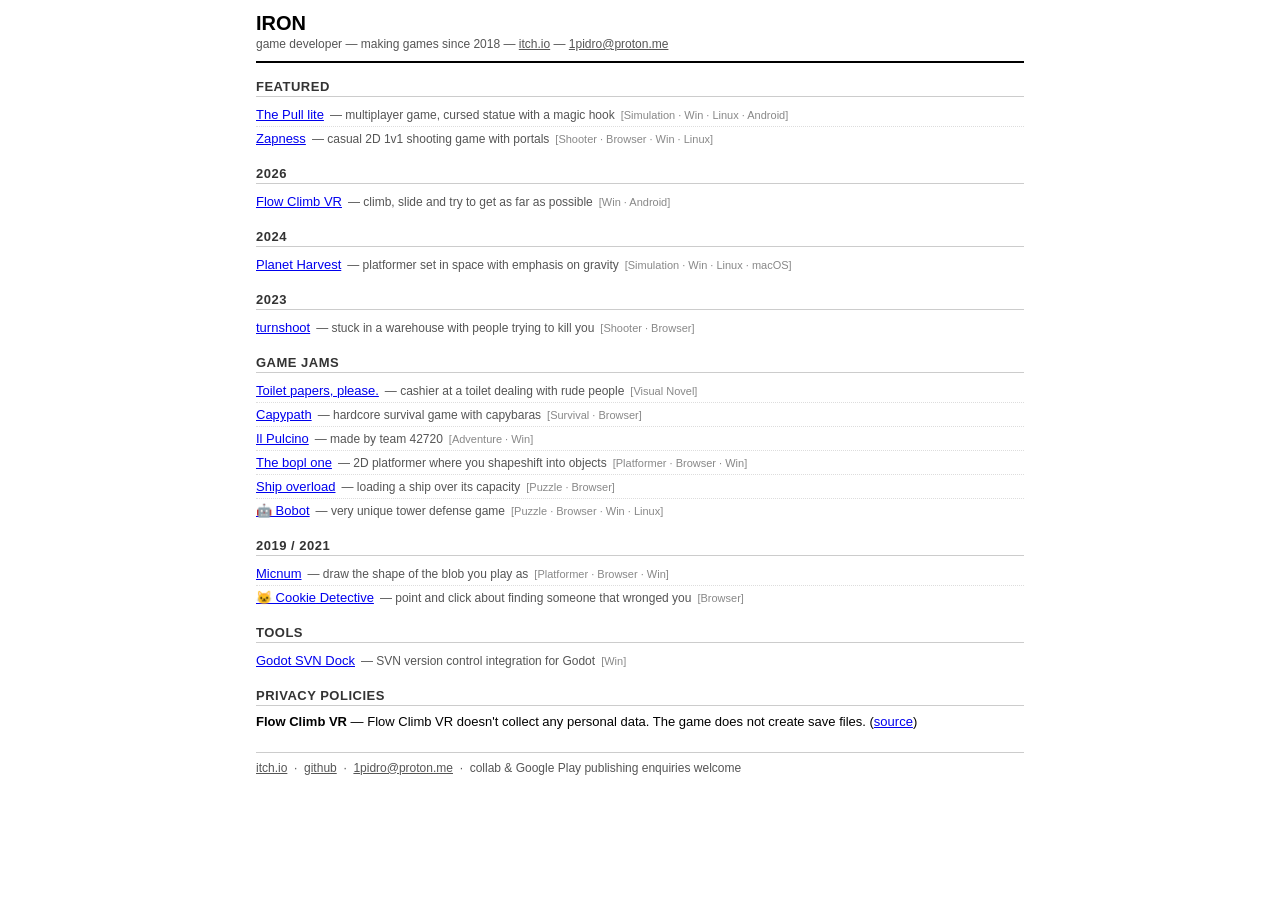
==== commit 1f7b03c4: "Add privacy policies section" ====
--- a/index.html
+++ b/index.html
@@ -116,6 +116,10 @@
 
   </main>
 
+    <div class="section-label" id="privacy">Privacy Policies</div>
+
+    <p class="section-note"><strong>Flow Climb VR</strong> &mdash; Flow Climb VR doesn't collect any personal data. The game does not create save files. (<a href="https://ironinblood.itch.io/flow-climb/devlog/1545100/privacy-policy" target="_blank" rel="noopener">source</a>)</p>
+
   <footer class="site-footer">
     <a href="https://ironinblood.itch.io" target="_blank" rel="noopener">itch.io</a> &nbsp;&middot;&nbsp;
     <a href="https://github.com/f3jry" target="_blank" rel="noopener">github</a> &nbsp;&middot;&nbsp;
--- a/style.css
+++ b/style.css
@@ -87,6 +87,13 @@
   color: #888;
 }
 
+.section-note {
+  font-size: 13px;
+  color: #000;
+  margin: 4px 0 0;
+  line-height: 1.5;
+}
+
 /* Footer */
 .site-footer {
   margin-top: 20px;
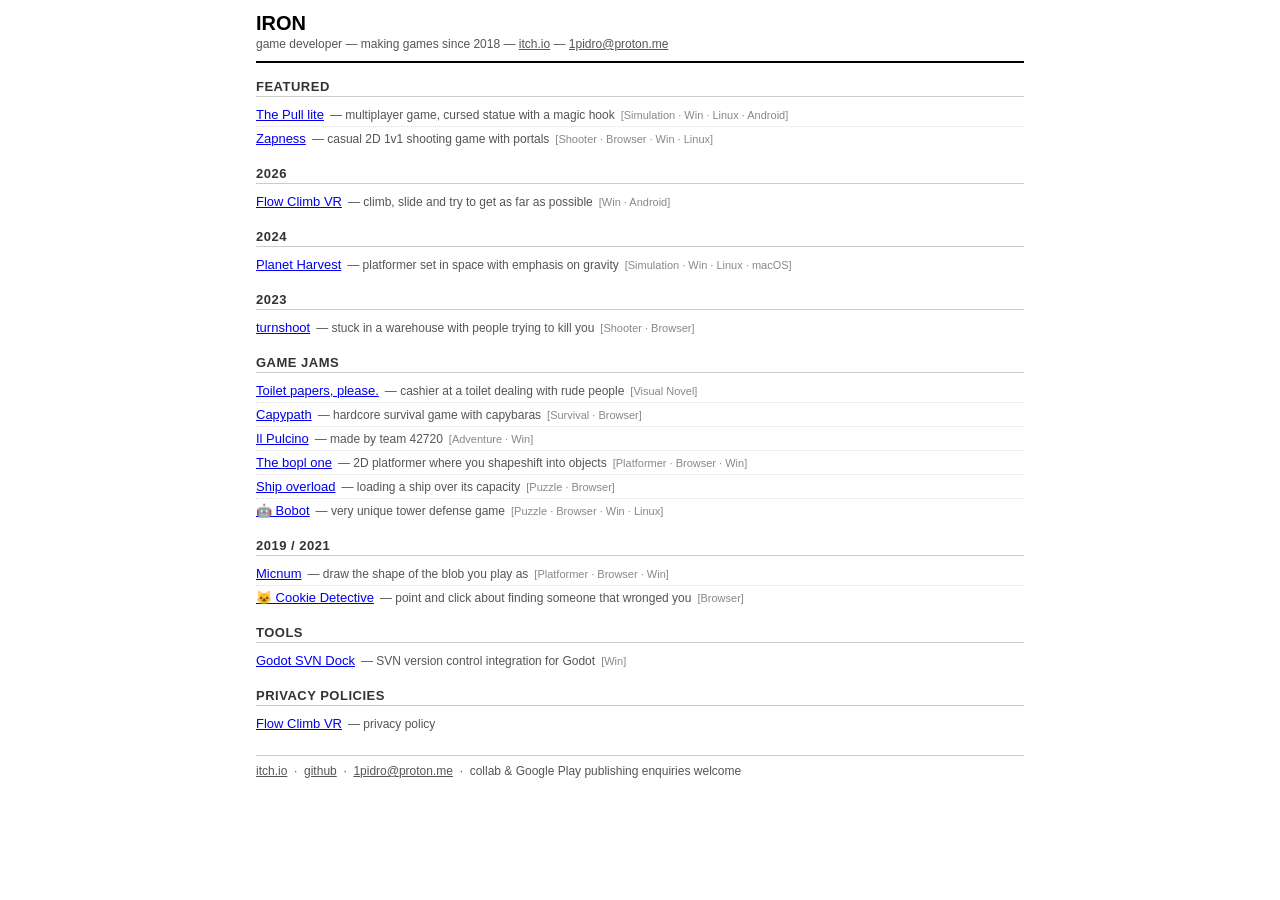
==== commit f7676c6e: "Add standalone Flow Climb VR privacy policy page" ====
--- a/index.html
+++ b/index.html
@@ -118,7 +118,12 @@
 
     <div class="section-label" id="privacy">Privacy Policies</div>
 
-    <p class="section-note"><strong>Flow Climb VR</strong> &mdash; Flow Climb VR doesn't collect any personal data. The game does not create save files. (<a href="https://ironinblood.itch.io/flow-climb/devlog/1545100/privacy-policy" target="_blank" rel="noopener">source</a>)</p>
+    <ul class="game-list">
+      <li>
+        <a href="flow-climb-privacy.html" id="link-flow-climb-privacy">Flow Climb VR</a>
+        <span class="game-desc">— privacy policy</span>
+      </li>
+    </ul>
 
   <footer class="site-footer">
     <a href="https://ironinblood.itch.io" target="_blank" rel="noopener">itch.io</a> &nbsp;&middot;&nbsp;
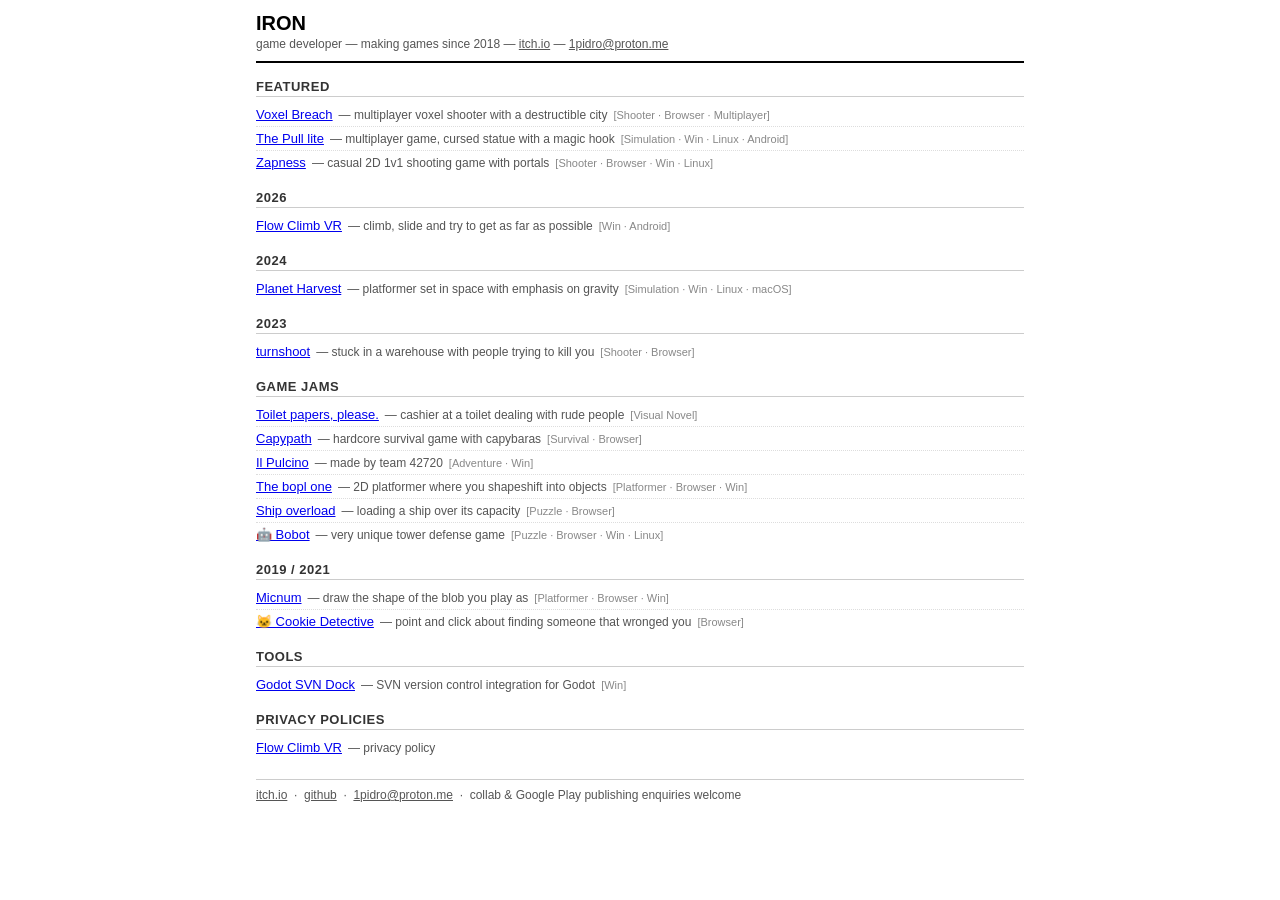
==== commit 5e0d864c: "Add Voxel Breach play link to portfolio" ====
--- a/index.html
+++ b/index.html
@@ -18,6 +18,11 @@
 
     <div class="section-label">Featured</div>
     <ul class="game-list">
+      <li>
+        <a href="https://stretch-rotation-schemes-blond.trycloudflare.com/?server=1&amp;room=vbserver111" target="_blank" rel="noopener" id="link-voxel-breach">Voxel Breach</a>
+        <span class="game-desc">— multiplayer voxel shooter with a destructible city</span>
+        <span class="game-tags">[Shooter · Browser · Multiplayer]</span>
+      </li>
       <li>
         <a href="https://ironinblood.itch.io/the-pull" target="_blank" rel="noopener" id="link-the-pull">The Pull lite</a>
         <span class="game-desc">— multiplayer game, cursed statue with a magic hook</span>
@@ -132,5 +137,18 @@
     &nbsp;&middot;&nbsp; collab &amp; Google Play publishing enquiries welcome
   </footer>
 
+  <script>
+    fetch('https://milujutipac.pythonanywhere.com/rooms', { cache: 'no-store' })
+      .then(response => response.json())
+      .then(({ rooms }) => {
+        const room = rooms.find(entry => entry.room === 'vbserver111');
+        if (!room || !room.relay.startsWith('wss://')) return;
+        const game = new URL(room.relay.replace(/^wss:/, 'https:'));
+        game.pathname = '/';
+        game.search = '?server=1&room=vbserver111';
+        document.getElementById('link-voxel-breach').href = game.href;
+      })
+      .catch(() => {});
+  </script>
 </body>
 </html>
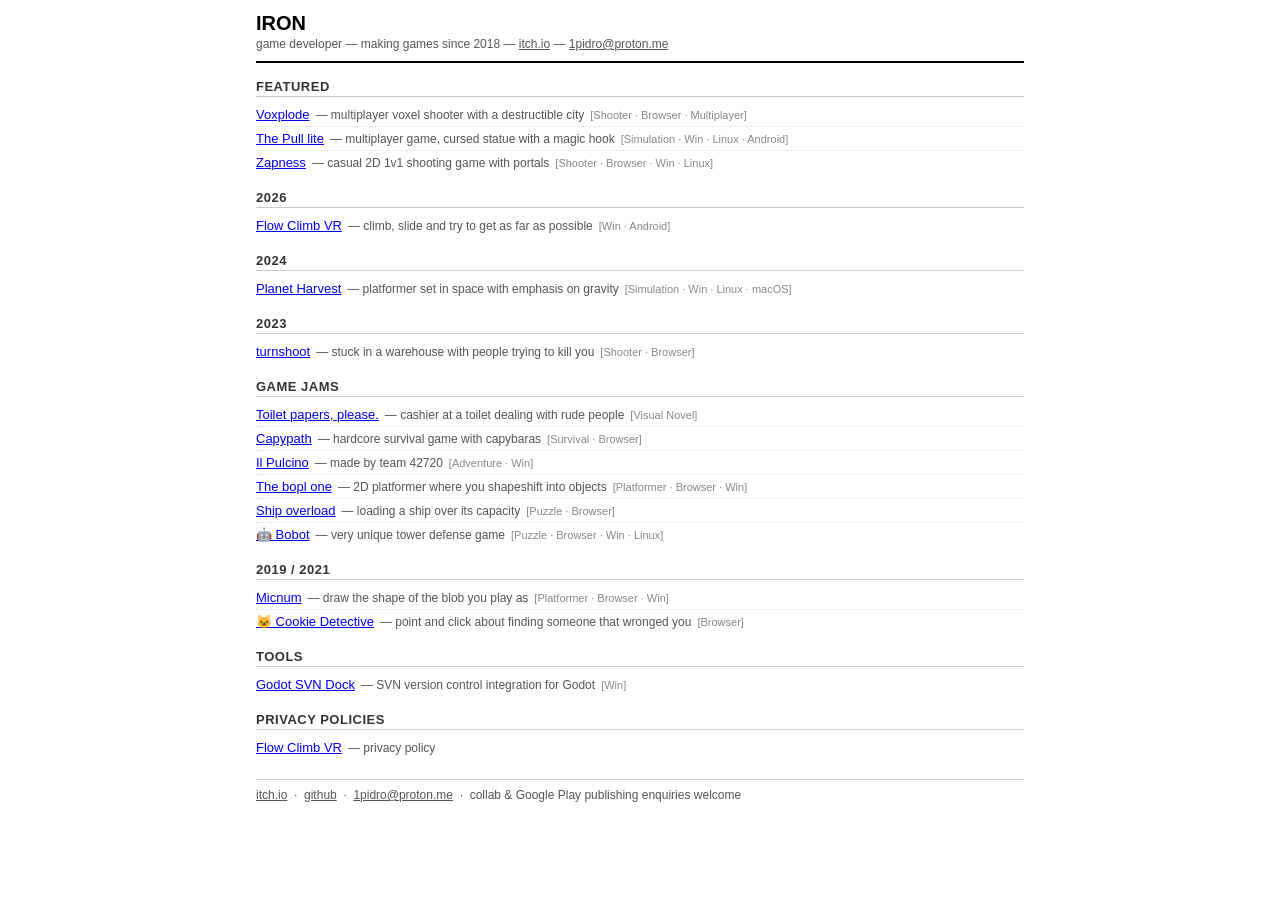
==== commit b1d8507b: "Rename Voxel Breach to Voxplode on portfolio" ====
--- a/index.html
+++ b/index.html
@@ -19,7 +19,7 @@
     <div class="section-label">Featured</div>
     <ul class="game-list">
       <li>
-        <a href="https://stretch-rotation-schemes-blond.trycloudflare.com/?server=1&amp;room=vbserver111" target="_blank" rel="noopener" id="link-voxel-breach">Voxel Breach</a>
+        <a href="https://stretch-rotation-schemes-blond.trycloudflare.com/?server=1&amp;room=vbserver111" target="_blank" rel="noopener" id="link-voxel-breach">Voxplode</a>
         <span class="game-desc">— multiplayer voxel shooter with a destructible city</span>
         <span class="game-tags">[Shooter · Browser · Multiplayer]</span>
       </li>
